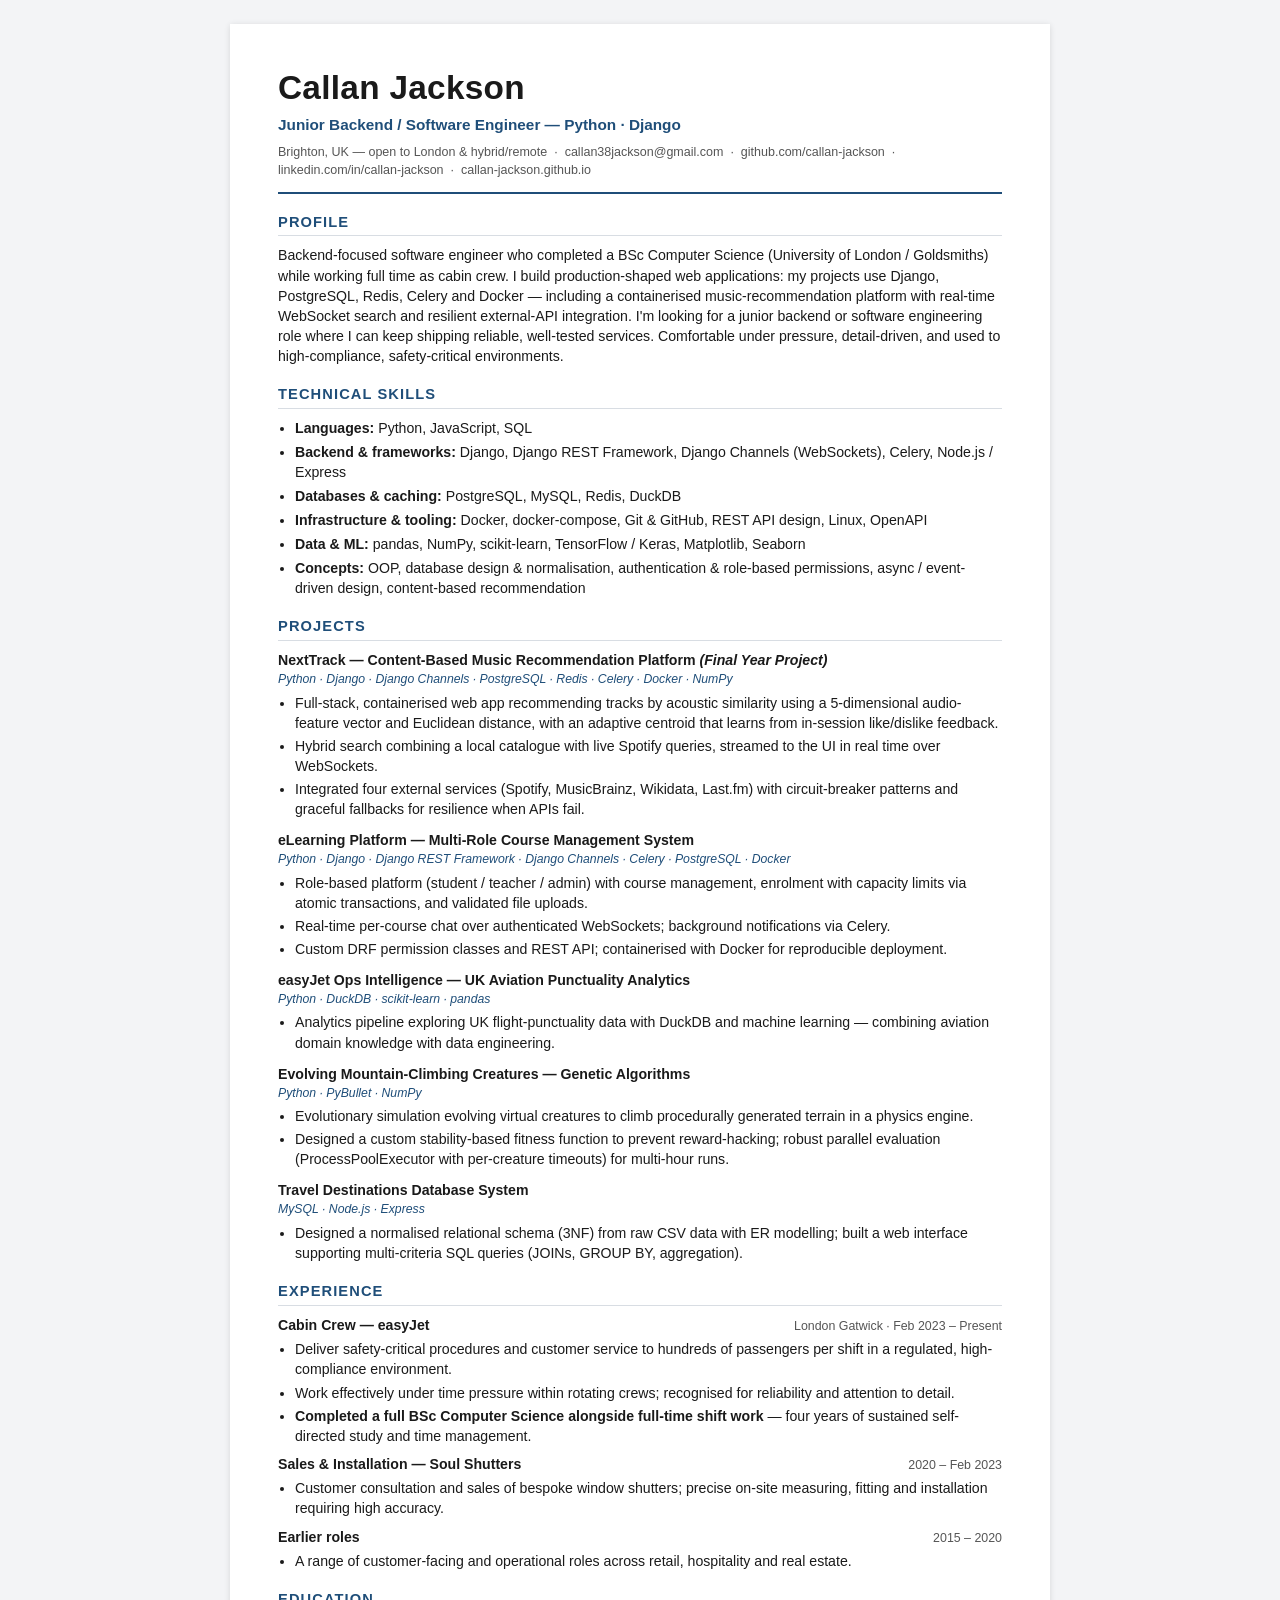
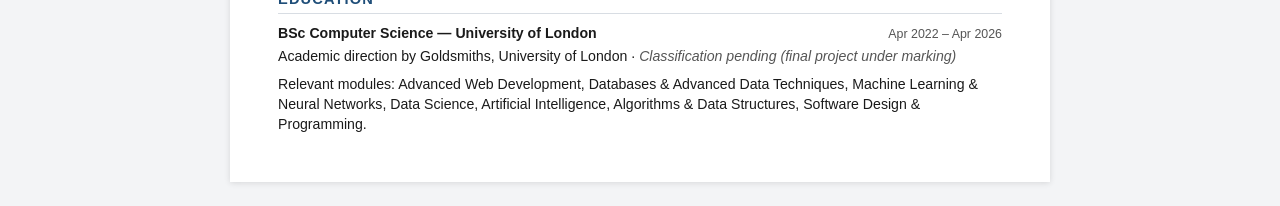
==== Callan_Jackson_CV.html @ 031e0352 "Portfolio site" ====
<!DOCTYPE html>
<html lang="en">
<head>
<meta charset="UTF-8">
<meta name="viewport" content="width=device-width, initial-scale=1.0">
<title>Callan Jackson — CV</title>
<style>
  :root { --ink:#1a1a1a; --muted:#555; --accent:#1f4e79; --line:#d8dde3; }
  * { box-sizing: border-box; }
  html,body { margin:0; padding:0; }
  body {
    font-family: -apple-system, "Segoe UI", Roboto, Helvetica, Arial, sans-serif;
    color: var(--ink); line-height: 1.42; font-size: 10.6pt;
    background:#f3f4f6;
  }
  .page {
    max-width: 820px; margin: 24px auto; background:#fff; padding: 40px 48px;
    box-shadow: 0 1px 6px rgba(0,0,0,.12);
  }
  header { border-bottom: 2.5px solid var(--accent); padding-bottom: 12px; margin-bottom: 16px; }
  h1 { font-size: 25pt; margin: 0; letter-spacing: .3px; color: var(--ink); }
  .role { font-size: 11.5pt; color: var(--accent); font-weight: 600; margin: 3px 0 8px; }
  .contact { font-size: 9.4pt; color: var(--muted); }
  .contact a { color: var(--muted); text-decoration: none; }
  .contact span { white-space: nowrap; }
  h2 {
    font-size: 11pt; text-transform: uppercase; letter-spacing: 1.1px;
    color: var(--accent); border-bottom: 1px solid var(--line);
    padding-bottom: 3px; margin: 18px 0 9px;
  }
  p { margin: 0 0 8px; }
  ul { margin: 4px 0 8px; padding-left: 17px; }
  li { margin-bottom: 3px; }
  .skills li { margin-bottom: 4px; }
  .proj { margin-bottom: 11px; }
  .proj .t { font-weight: 700; }
  .proj .stack { color: var(--accent); font-size: 9.2pt; font-style: italic; display:block; margin: 1px 0 3px; }
  .job-head { display:flex; justify-content: space-between; align-items: baseline; gap: 10px; }
  .job-head .title { font-weight: 700; }
  .job-head .date { color: var(--muted); font-size: 9.3pt; white-space: nowrap; }
  .edu .date { color: var(--muted); font-size: 9.3pt; }
  .pending { font-style: italic; color: var(--muted); }
  .note { background:#eef3f8; border-left:3px solid var(--accent); padding:7px 11px; font-size:9pt; color:var(--muted); margin: 0 0 14px; }
  @media print {
    body { background:#fff; font-size: 10.2pt; }
    .page { box-shadow:none; margin:0; max-width:none; padding: 14mm 15mm; }
    .note { display:none; }
    h2 { margin-top: 13px; }
    a { color: var(--muted); }
  }
  @page { size: A4; margin: 0; }
</style>
</head>
<body>
<div class="page">
  <header>
    <h1>Callan Jackson</h1>
    <div class="role">Junior Backend / Software Engineer — Python · Django</div>
    <div class="contact">
      <span>Brighton, UK — open to London &amp; hybrid/remote</span> &nbsp;·&nbsp;
      <span><a href="mailto:callan38jackson@gmail.com">callan38jackson@gmail.com</a></span> &nbsp;·&nbsp;
      <span><a href="https://github.com/callan-jackson">github.com/callan-jackson</a></span> &nbsp;·&nbsp;
      <span><a href="https://www.linkedin.com/in/callan-jackson-449b64159">linkedin.com/in/callan-jackson</a></span> &nbsp;·&nbsp;
      <span><a href="https://callan-jackson.github.io">callan-jackson.github.io</a></span>
    </div>
  </header>

  <section>
    <h2>Profile</h2>
    <p>Backend-focused software engineer who completed a BSc Computer Science (University of London / Goldsmiths) while working full time as cabin crew. I build production-shaped web applications: my projects use Django, PostgreSQL, Redis, Celery and Docker — including a containerised music-recommendation platform with real-time WebSocket search and resilient external-API integration. I'm looking for a junior backend or software engineering role where I can keep shipping reliable, well-tested services. Comfortable under pressure, detail-driven, and used to high-compliance, safety-critical environments.</p>
  </section>

  <section class="skills">
    <h2>Technical Skills</h2>
    <ul>
      <li><strong>Languages:</strong> Python, JavaScript, SQL</li>
      <li><strong>Backend &amp; frameworks:</strong> Django, Django REST Framework, Django Channels (WebSockets), Celery, Node.js / Express</li>
      <li><strong>Databases &amp; caching:</strong> PostgreSQL, MySQL, Redis, DuckDB</li>
      <li><strong>Infrastructure &amp; tooling:</strong> Docker, docker-compose, Git &amp; GitHub, REST API design, Linux, OpenAPI</li>
      <li><strong>Data &amp; ML:</strong> pandas, NumPy, scikit-learn, TensorFlow / Keras, Matplotlib, Seaborn</li>
      <li><strong>Concepts:</strong> OOP, database design &amp; normalisation, authentication &amp; role-based permissions, async / event-driven design, content-based recommendation</li>
    </ul>
  </section>

  <section>
    <h2>Projects</h2>

    <div class="proj">
      <span class="t">NextTrack — Content-Based Music Recommendation Platform <em>(Final Year Project)</em></span>
      <span class="stack">Python · Django · Django Channels · PostgreSQL · Redis · Celery · Docker · NumPy</span>
      <ul>
        <li>Full-stack, containerised web app recommending tracks by acoustic similarity using a 5-dimensional audio-feature vector and Euclidean distance, with an adaptive centroid that learns from in-session like/dislike feedback.</li>
        <li>Hybrid search combining a local catalogue with live Spotify queries, streamed to the UI in real time over WebSockets.</li>
        <li>Integrated four external services (Spotify, MusicBrainz, Wikidata, Last.fm) with circuit-breaker patterns and graceful fallbacks for resilience when APIs fail.</li>
      </ul>
    </div>

    <div class="proj">
      <span class="t">eLearning Platform — Multi-Role Course Management System</span>
      <span class="stack">Python · Django · Django REST Framework · Django Channels · Celery · PostgreSQL · Docker</span>
      <ul>
        <li>Role-based platform (student / teacher / admin) with course management, enrolment with capacity limits via atomic transactions, and validated file uploads.</li>
        <li>Real-time per-course chat over authenticated WebSockets; background notifications via Celery.</li>
        <li>Custom DRF permission classes and REST API; containerised with Docker for reproducible deployment.</li>
      </ul>
    </div>

    <div class="proj">
      <span class="t">easyJet Ops Intelligence — UK Aviation Punctuality Analytics</span>
      <span class="stack">Python · DuckDB · scikit-learn · pandas</span>
      <ul>
        <li>Analytics pipeline exploring UK flight-punctuality data with DuckDB and machine learning — combining aviation domain knowledge with data engineering.</li>
      </ul>
    </div>

    <div class="proj">
      <span class="t">Evolving Mountain-Climbing Creatures — Genetic Algorithms</span>
      <span class="stack">Python · PyBullet · NumPy</span>
      <ul>
        <li>Evolutionary simulation evolving virtual creatures to climb procedurally generated terrain in a physics engine.</li>
        <li>Designed a custom stability-based fitness function to prevent reward-hacking; robust parallel evaluation (ProcessPoolExecutor with per-creature timeouts) for multi-hour runs.</li>
      </ul>
    </div>

    <div class="proj">
      <span class="t">Travel Destinations Database System</span>
      <span class="stack">MySQL · Node.js · Express</span>
      <ul>
        <li>Designed a normalised relational schema (3NF) from raw CSV data with ER modelling; built a web interface supporting multi-criteria SQL queries (JOINs, GROUP BY, aggregation).</li>
      </ul>
    </div>
  </section>

  <section>
    <h2>Experience</h2>

    <div class="job">
      <div class="job-head"><span class="title">Cabin Crew — easyJet</span><span class="date">London Gatwick · Feb 2023 – Present</span></div>
      <ul>
        <li>Deliver safety-critical procedures and customer service to hundreds of passengers per shift in a regulated, high-compliance environment.</li>
        <li>Work effectively under time pressure within rotating crews; recognised for reliability and attention to detail.</li>
        <li><strong>Completed a full BSc Computer Science alongside full-time shift work</strong> — four years of sustained self-directed study and time management.</li>
      </ul>
    </div>

    <div class="job">
      <div class="job-head"><span class="title">Sales &amp; Installation — Soul Shutters</span><span class="date">2020 – Feb 2023</span></div>
      <ul>
        <li>Customer consultation and sales of bespoke window shutters; precise on-site measuring, fitting and installation requiring high accuracy.</li>
      </ul>
    </div>

    <div class="job">
      <div class="job-head"><span class="title">Earlier roles</span><span class="date">2015 – 2020</span></div>
      <ul>
        <li>A range of customer-facing and operational roles across retail, hospitality and real estate.</li>
      </ul>
    </div>
  </section>

  <section class="edu">
    <h2>Education</h2>
    <div class="job-head"><span class="title">BSc Computer Science — University of London</span><span class="date">Apr 2022 – Apr 2026</span></div>
    <p style="margin-top:2px;">Academic direction by Goldsmiths, University of London · <span class="pending">Classification pending (final project under marking)</span></p>
    <p style="margin-top:2px;">Relevant modules: Advanced Web Development, Databases &amp; Advanced Data Techniques, Machine Learning &amp; Neural Networks, Data Science, Artificial Intelligence, Algorithms &amp; Data Structures, Software Design &amp; Programming.</p>
  </section>

</div>
</body>
</html>
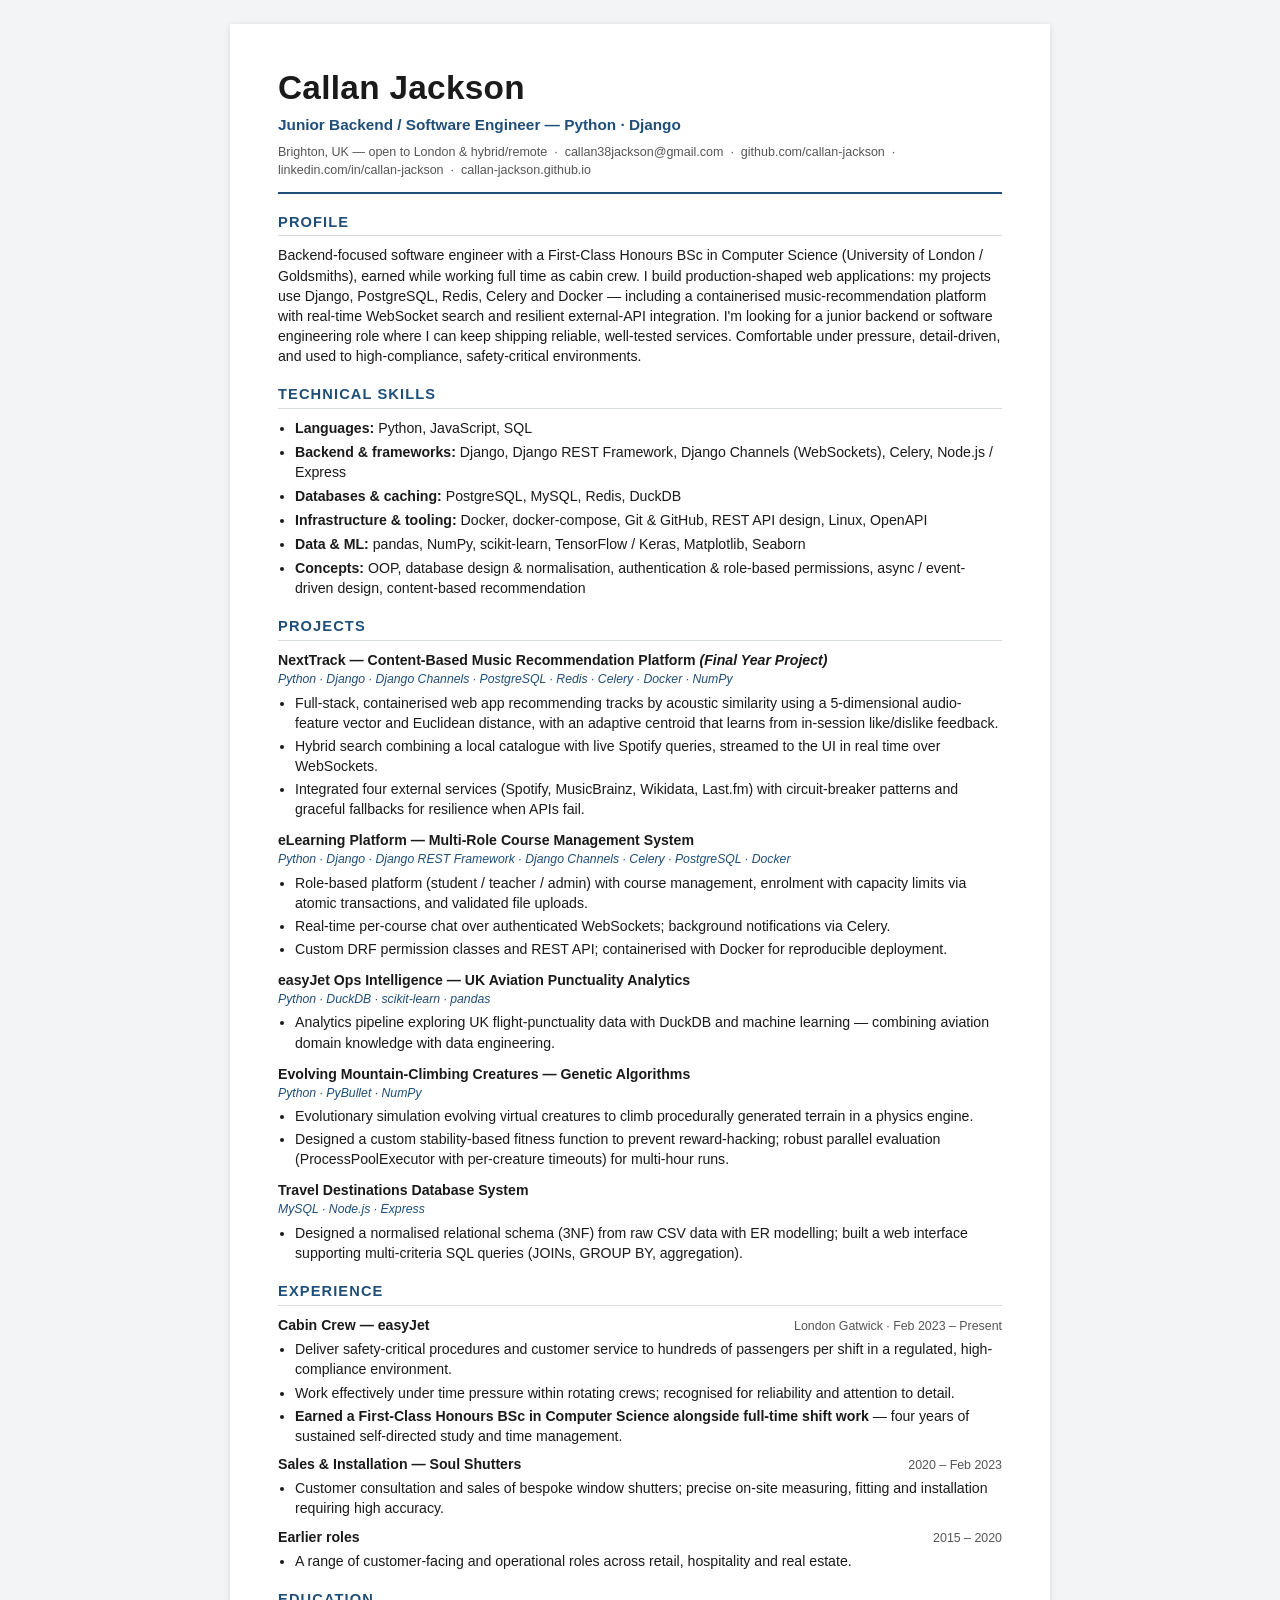
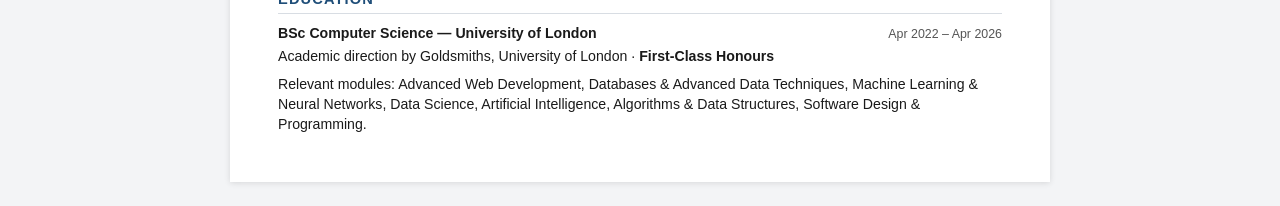
==== commit d232d845: "Fix mobile nav and project-card clicks; add First-Class Honours - Move nav backdrop-filter to a ::be" ====
--- a/Callan_Jackson_CV.html
+++ b/Callan_Jackson_CV.html
@@ -67,7 +67,7 @@
 
   <section>
     <h2>Profile</h2>
-    <p>Backend-focused software engineer who completed a BSc Computer Science (University of London / Goldsmiths) while working full time as cabin crew. I build production-shaped web applications: my projects use Django, PostgreSQL, Redis, Celery and Docker — including a containerised music-recommendation platform with real-time WebSocket search and resilient external-API integration. I'm looking for a junior backend or software engineering role where I can keep shipping reliable, well-tested services. Comfortable under pressure, detail-driven, and used to high-compliance, safety-critical environments.</p>
+    <p>Backend-focused software engineer with a First-Class Honours BSc in Computer Science (University of London / Goldsmiths), earned while working full time as cabin crew. I build production-shaped web applications: my projects use Django, PostgreSQL, Redis, Celery and Docker — including a containerised music-recommendation platform with real-time WebSocket search and resilient external-API integration. I'm looking for a junior backend or software engineering role where I can keep shipping reliable, well-tested services. Comfortable under pressure, detail-driven, and used to high-compliance, safety-critical environments.</p>
   </section>
 
   <section class="skills">
@@ -139,7 +139,7 @@
       <ul>
         <li>Deliver safety-critical procedures and customer service to hundreds of passengers per shift in a regulated, high-compliance environment.</li>
         <li>Work effectively under time pressure within rotating crews; recognised for reliability and attention to detail.</li>
-        <li><strong>Completed a full BSc Computer Science alongside full-time shift work</strong> — four years of sustained self-directed study and time management.</li>
+        <li><strong>Earned a First-Class Honours BSc in Computer Science alongside full-time shift work</strong> — four years of sustained self-directed study and time management.</li>
       </ul>
     </div>
 
@@ -161,7 +161,7 @@
   <section class="edu">
     <h2>Education</h2>
     <div class="job-head"><span class="title">BSc Computer Science — University of London</span><span class="date">Apr 2022 – Apr 2026</span></div>
-    <p style="margin-top:2px;">Academic direction by Goldsmiths, University of London · <span class="pending">Classification pending (final project under marking)</span></p>
+    <p style="margin-top:2px;">Academic direction by Goldsmiths, University of London · <strong>First-Class Honours</strong></p>
     <p style="margin-top:2px;">Relevant modules: Advanced Web Development, Databases &amp; Advanced Data Techniques, Machine Learning &amp; Neural Networks, Data Science, Artificial Intelligence, Algorithms &amp; Data Structures, Software Design &amp; Programming.</p>
   </section>
 
